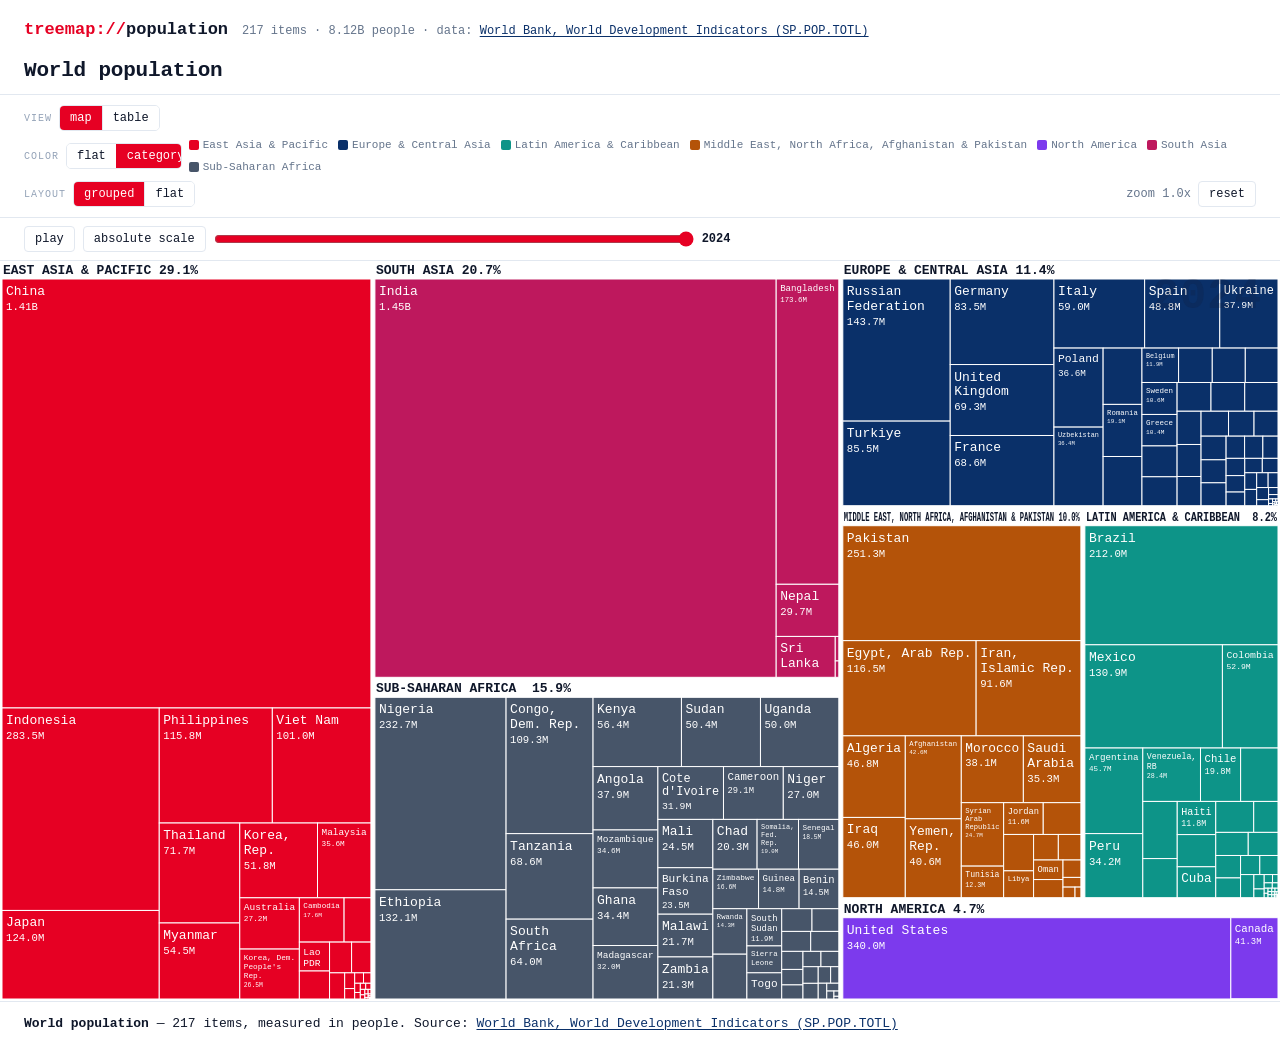
==== viewer.html @ 8ada3a1b "full dataset title on its own line in header" ====
<!DOCTYPE html>
<html lang="en">
<head>
<meta charset="utf-8">
<meta name="viewport" content="width=device-width, initial-scale=1.0">
<title>treemap://atlas</title>
<link rel="stylesheet" href="style.css">
</head>
<body>
<header class="site">
  <h1><a href="index.html"><span class="proto">treemap://</span><span id="dsid">...</span></a></h1>
  <span class="tag" id="dsmeta"></span>
  <h2 id="dstitle"></h2>
</header>
<div class="controls">
  <span class="cgroup"><span class="clabel">view</span><span class="seg"><button id="bMap" class="on">map</button><button id="bTable">table</button></span></span>
  <span class="cgroup"><span class="clabel">color</span><span class="seg"><button id="bFlat">flat</button><button id="bCat" class="on">category</button></span><span id="legend"></span></span>
  <span class="cgroup"><span class="clabel">layout</span><span class="seg"><button id="bGroup" class="on">grouped</button><button id="bUngroup">flat</button></span></span>
  <span class="cgroup nav"><span class="meta" id="zoomlabel">zoom 1.0x</span><button id="bReset">reset</button></span>
</div>
<div class="controls" id="timebar" style="display:none">
  <button id="bPlay">play</button>
  <button id="bAbs" title="treemap area scales with the year's total">absolute scale</button>
  <input type="range" id="yslider" min="0" max="0" value="0">
  <span class="meta" id="ylabel"></span>
</div>
<div id="stage">
  <div id="yearoverlay"></div>
  <canvas id="cv"></canvas>
  <div id="tooltip"></div>
  <div id="tablewrap" style="display:none"></div>
</div>
<div id="caption"></div>
<script type="module">
import { Treemap } from './treemap-engine.js';

const id = new URLSearchParams(location.search).get('d') || 'population';
const [reg, data] = await Promise.all([
  fetch('datasets/index.json').then(r => r.json()),
  fetch(`datasets/${id}.json`).then(r => r.json())
]);
const entry = reg.datasets.find(d => d.id === id) || {};
document.getElementById('dsid').textContent = id;
document.getElementById('dstitle').textContent = data.title;
document.title = `treemap://${id}`;
const total = data.items.reduce((s, d) => s + d.value, 0);
const cap = document.getElementById('caption');
const yov = document.getElementById('yearoverlay');
function setCaption(y) {
  cap.innerHTML = `<b>${data.title}</b> \u2014 ${data.items.length} items, measured in ${data.unit}. Source: <a class="srclink" href="${data.source_url || '#'}" target="_blank" rel="noopener">${data.source}</a>`;
  yov.textContent = y || data.date || '';
}
setCaption(data.years ? data.years[data.years.length - 1] : data.date);
document.getElementById('dsmeta').innerHTML =
  `${data.items.length} items \u00b7 ${fmtTotal(total)} ${data.unit} \u00b7 data: <a class="srclink" href="${data.source_url || '#'}" target="_blank" rel="noopener">${data.source}</a>`;

function fmtTotal(v) {
  if (v >= 1e12) return (v / 1e12).toFixed(2) + 'T';
  if (v >= 1e9) return (v / 1e9).toFixed(2) + 'B';
  if (v >= 1e6) return (v / 1e6).toFixed(1) + 'M';
  if (v >= 1e3) return (v / 1e3).toFixed(1) + 'K';
  return v.toLocaleString();
}

const cv = document.getElementById('cv');
const tm = new Treemap(cv, data);
const tip = document.getElementById('tooltip');

tm.onHover = (n, x, y) => {
  if (!n) { tip.style.display = 'none'; return; }
  const pct = (100 * n.value / total).toFixed(3);
  const rank = tm.rank.get(n);
  const grp = n.parent ? `<span class="k">group</span> ${n.parent}<br>` : '';
  const note = n.note ? `<span class="k">in</span> ${n.note}<br>` : '';
  tip.innerHTML = `<b>${n.name}</b><br>`
    + `<span class="k">value</span> ${fmtTotal(n.value)} ${data.unit}<br>`
    + `<span class="k">share</span> ${pct}%<br>`
    + `<span class="k">rank</span> ${rank} of ${tm.n}<br>`
    + note + grp
    + `<span class="k">source</span> ${data.source}`;
  tip.style.display = 'block';
  tip.style.left = Math.min(x + 14, cv.clientWidth - 180) + 'px';
  tip.style.top = (y + 14) + 'px';
};
tm.onZoom = s => document.getElementById('zoomlabel').textContent = `zoom ${s.toFixed(1)}x`;

const bFlat = document.getElementById('bFlat');
const bCat = document.getElementById('bCat');
bFlat.onclick = () => { tm.setColorMode('flat'); bFlat.classList.add('on'); bCat.classList.remove('on'); };
bCat.onclick = () => { tm.setColorMode('category'); bCat.classList.add('on'); bFlat.classList.remove('on'); };
const bGroup = document.getElementById('bGroup');
const bUngroup = document.getElementById('bUngroup');
function setGroupUI(g) {
  bGroup.classList.toggle('on', g);
  bUngroup.classList.toggle('on', !g);
  tm.setGrouped(g);
}
bGroup.onclick = () => setGroupUI(true);
bUngroup.onclick = () => setGroupUI(false);
const hasGroups = data.items.some(d => d.parent);
if (!hasGroups) { bGroup.disabled = true; bUngroup.classList.add('on'); bGroup.classList.remove('on'); }
document.getElementById('bReset').onclick = () => tm.reset();

const tw = document.getElementById('tablewrap');
const bTable = document.getElementById('bTable');
let tableOn = false, sortKey = 'value', sortDir = -1;
function renderTable() {
  const rows = [...data.items].map(d => ({
    name: d.name, value: d.value, share: 100 * d.value / total,
    group: d.parent || '', rank: tm.rank.get(d) || 0
  }));
  rows.sort((a, b) => {
    const x = a[sortKey], y = b[sortKey];
    return (typeof x === 'string' ? x.localeCompare(y) : x - y) * sortDir;
  });
  const hasGroup = rows.some(r => r.group);
  const cols = [['rank', '#'], ['name', 'name'], ['value', `value (${data.unit})`], ['share', 'share']];
  if (hasGroup) cols.push(['group', 'group']);
  const arrow = k => sortKey === k ? (sortDir < 0 ? ' \u2193' : ' \u2191') : '';
  tw.innerHTML = `<table class="dt"><thead><tr>` +
    cols.map(([k, l]) => `<th data-k="${k}">${l}${arrow(k)}</th>`).join('') +
    `</tr></thead><tbody>` +
    rows.map(r => `<tr><td>${r.rank}</td><td>${r.name}</td><td>${fmtTotal(r.value)}</td><td>${r.share.toFixed(2)}%</td>` +
      (hasGroup ? `<td>${r.group}</td>` : '') + `</tr>`).join('') +
    `</tbody></table>`;
  tw.querySelectorAll('th').forEach(th => th.onclick = () => {
    const k = th.dataset.k;
    if (sortKey === k) sortDir = -sortDir; else { sortKey = k; sortDir = k === 'name' || k === 'group' ? 1 : -1; }
    renderTable();
  });
}
if (data.years && data.years.length > 1) {
  const bar = document.getElementById('timebar');
  const sl = document.getElementById('yslider');
  const yl = document.getElementById('ylabel');
  const bPlay = document.getElementById('bPlay');
  bar.style.display = 'flex';
  sl.max = data.years.length - 1;
  sl.value = data.years.length - 1;
  yl.textContent = data.years[data.years.length - 1];
  let playing = null;
  const setY = i => {
    yl.textContent = data.years[i];
    yov.textContent = data.years[i];
    tm.setYear(i);
    if (tableOn) renderTable();
  };
  sl.oninput = () => { setY(+sl.value); };
  const bAbs = document.getElementById('bAbs');
  bAbs.onclick = () => {
    const on = !bAbs.classList.contains('on');
    bAbs.classList.toggle('on', on);
    tm.setAbsolute(on);
    if (on && +sl.value === data.years.length - 1) {
      sl.value = 0;
      setY(0);
    }
  };
  bPlay.onclick = () => {
    if (playing) { clearInterval(playing); playing = null; bPlay.textContent = 'play'; bPlay.classList.remove('on'); return; }
    if (+sl.value >= data.years.length - 1) sl.value = 0;
    bPlay.textContent = 'stop'; bPlay.classList.add('on');
    playing = setInterval(() => {
      if (+sl.value >= data.years.length - 1) { clearInterval(playing); playing = null; bPlay.textContent = 'play'; bPlay.classList.remove('on'); return; }
      sl.value = +sl.value + 1;
      setY(+sl.value);
    }, 650);
  };
}

const bMap = document.getElementById('bMap');
bMap.onclick = () => { if (tableOn) bTable.onclick(); };
bTable.onclick = () => {
  tableOn = !tableOn;
  bTable.classList.toggle('on', tableOn);
  bMap.classList.toggle('on', !tableOn);
  cv.style.display = tableOn ? 'none' : 'block';
  tw.style.display = tableOn ? 'block' : 'none';
  tip.style.display = 'none';
  if (tableOn) renderTable();
};
const lg = document.getElementById('legend');
function buildLegend() {
  lg.innerHTML = '';
  if (tm.colorMode === 'flat') return;
  for (const [cat, col] of tm.catColor) {
    const e = document.createElement('span');
    e.className = 'lg';
    e.innerHTML = `<span class="sw" style="background:${col}"></span>${cat}`;
    lg.appendChild(e);
  }
}
buildLegend();
const oldFlat = bFlat.onclick, oldCat = bCat.onclick;
bFlat.onclick = () => { oldFlat(); buildLegend(); };
bCat.onclick = () => { oldCat(); buildLegend(); };
addEventListener('resize', () => tm.resize());
</script>
</body>
</html>
---- style.css ----
* { margin: 0; padding: 0; box-sizing: border-box; }
:root {
  --red: #E60023;
  --navy: #0a3069;
  --ink: #0f172a;
  --slate: #64748b;
  --bg: #ffffff;
  --line: #e2e8f0;
}
body {
  font-family: ui-monospace, 'SF Mono', Menlo, Consolas, monospace;
  background: var(--bg);
  color: var(--ink);
}
a { color: inherit; text-decoration: none; }
header.site {
  padding: 20px 24px 12px;
  border-bottom: 1px solid var(--line);
  display: flex;
  align-items: baseline;
  gap: 14px;
  flex-wrap: wrap;
}
header.site h1 { font-size: 17px; font-weight: 600; }
header.site h1 .proto { color: var(--red); }
header.site .tag { font-size: 12px; color: var(--slate); }
.controls {
  display: flex;
  gap: 8px;
  padding: 10px 24px;
  align-items: center;
  flex-wrap: wrap;
  border-bottom: 1px solid var(--line);
}
.controls button {
  font: inherit;
  font-size: 12px;
  padding: 5px 10px;
  border: 1px solid var(--line);
  background: #fff;
  cursor: pointer;
  border-radius: 4px;
  color: var(--ink);
}
.controls button.on { border-color: var(--red); color: var(--red); }
.controls .meta { font-size: 12px; color: var(--slate); margin-left: auto; }
#stage { position: relative; width: 100%; height: calc(100vh - 110px); }
#stage canvas { display: block; cursor: grab; }
#tooltip {
  position: absolute;
  pointer-events: none;
  background: var(--ink);
  color: #fff;
  font-size: 12px;
  padding: 6px 9px;
  border-radius: 4px;
  display: none;
  white-space: nowrap;
  z-index: 5;
}
#tooltip .v { color: #fca5a5; }
.grid {
  display: grid;
  grid-template-columns: repeat(auto-fill, minmax(280px, 1fr));
  gap: 16px;
  padding: 24px;
}
.card {
  border: 1px solid var(--line);
  border-radius: 6px;
  overflow: hidden;
  transition: border-color .15s;
}
.card:hover { border-color: var(--red); }
.card canvas { display: block; width: 100%; height: 160px; }
.card .info { padding: 10px 12px; }
.card .info .t { font-size: 14px; font-weight: 600; }
.card .info .s { font-size: 11px; color: var(--slate); margin-top: 3px; }
footer { padding: 16px 24px; font-size: 11px; color: var(--slate); border-top: 1px solid var(--line); }

#legend { display: flex; gap: 10px; flex-wrap: wrap; font-size: 11px; color: var(--slate); align-items: center; }
#legend .lg { display: inline-flex; align-items: center; gap: 4px; }
#legend .sw { width: 10px; height: 10px; border-radius: 2px; display: inline-block; }
#tooltip .k { color: #94a3b8; display: inline-block; min-width: 52px; }

.srclink { color: var(--navy); text-decoration: underline; text-underline-offset: 2px; }
.srclink:hover { color: var(--red); }
.card .src { font-size: 10px; color: var(--slate); margin-top: 4px; line-height: 1.4; }
footer#sources { line-height: 1.9; }
footer .srcrow { font-size: 11px; }
footer .add { margin-top: 10px; color: #94a3b8; }

.chips { display: flex; gap: 8px; padding: 14px 24px 0; flex-wrap: wrap; }
.chip { font: inherit; font-size: 12px; padding: 5px 11px; border: 1px solid var(--line); background: #fff; cursor: pointer; border-radius: 999px; color: var(--slate); }
.chip.on { border-color: var(--red); color: var(--red); }
.card .cat { color: var(--red); }

#tablewrap { height: 100%; overflow: auto; padding: 0 24px 24px; }
table.dt { border-collapse: collapse; width: 100%; font-size: 12px; margin-top: 12px; }
table.dt th { text-align: left; padding: 7px 12px; border-bottom: 2px solid var(--ink); cursor: pointer; user-select: none; position: sticky; top: 0; background: #fff; }
table.dt th:hover { color: var(--red); }
table.dt td { padding: 5px 12px; border-bottom: 1px solid var(--line); }
table.dt td:nth-child(1) { color: var(--slate); width: 40px; }
table.dt td:nth-child(3), table.dt td:nth-child(4) { font-variant-numeric: tabular-nums; }
table.dt tr:hover td { background: #fef2f2; }

#timebar { padding-top: 8px; padding-bottom: 8px; }
#yslider { flex: 1; max-width: 480px; accent-color: var(--red); }
#ylabel { min-width: 46px; margin-left: 0; color: var(--ink); font-weight: 600; }

#stage { position: relative; }
#yearoverlay { position: absolute; top: 10px; right: 18px; font-size: 44px; font-weight: 700; color: rgba(15,23,42,0.18); pointer-events: none; z-index: 4; letter-spacing: 1px; }
#caption { padding: 12px 24px 20px; font-size: 13px; color: var(--ink); border-top: 1px solid var(--line); line-height: 1.6; }
#caption b { font-weight: 600; }
#stage { height: calc(100vh - 160px); }

.cgroup { display: inline-flex; align-items: center; gap: 7px; margin-right: 14px; }
.clabel { font-size: 10px; text-transform: uppercase; letter-spacing: 1px; color: #94a3b8; }
.seg { display: inline-flex; border: 1px solid var(--line); border-radius: 5px; overflow: hidden; }
.seg button { border: none; border-radius: 0; padding: 5px 10px; }
.seg button + button { border-left: 1px solid var(--line); }
.seg button.on { background: var(--red); color: #fff; border-color: var(--red); }
.seg button:disabled { opacity: 0.4; cursor: default; }
.cgroup.nav { margin-left: auto; margin-right: 0; }
.cgroup.nav .meta { margin-left: 0; }

header.site h2#dstitle { flex-basis: 100%; font-size: 21px; font-weight: 700; margin-top: 6px; letter-spacing: -0.2px; }
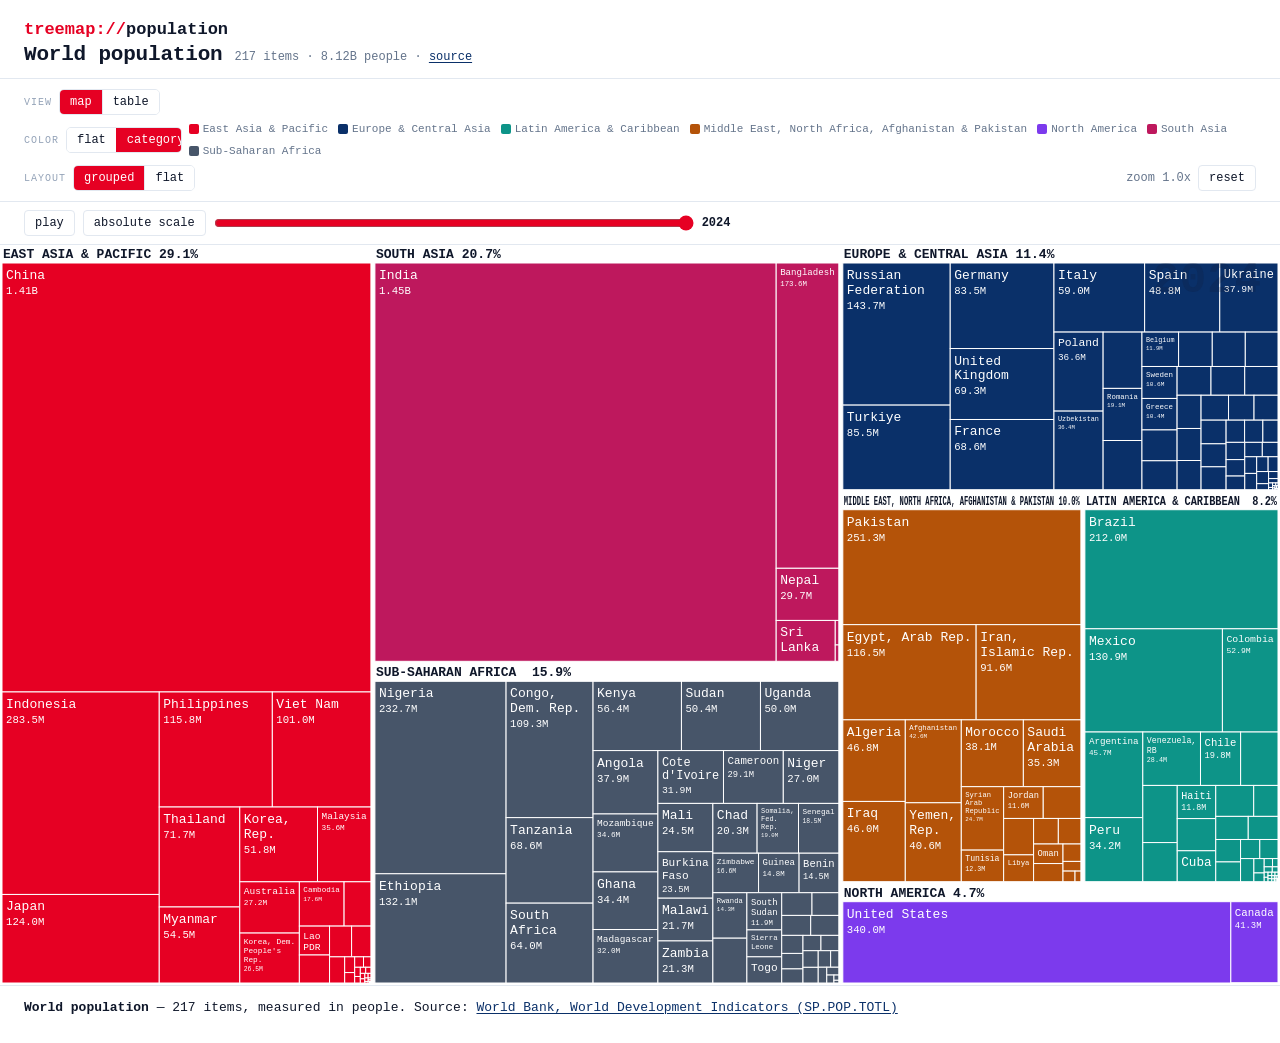
==== commit f08274ad: "header: line 1 = treemap://id only, line 2 = full title + compact meta, no duplication" ====
--- a/viewer.html
+++ b/viewer.html
@@ -8,9 +8,8 @@
 </head>
 <body>
 <header class="site">
-  <h1><a href="index.html"><span class="proto">treemap://</span><span id="dsid">...</span></a></h1>
-  <span class="tag" id="dsmeta"></span>
-  <h2 id="dstitle"></h2>
+  <div class="row1"><h1><a href="index.html"><span class="proto">treemap://</span><span id="dsid">...</span></a></h1></div>
+  <div class="row2"><h2 id="dstitle"></h2><span class="tag" id="dsmeta"></span></div>
 </header>
 <div class="controls">
   <span class="cgroup"><span class="clabel">view</span><span class="seg"><button id="bMap" class="on">map</button><button id="bTable">table</button></span></span>
@@ -52,7 +51,7 @@
 }
 setCaption(data.years ? data.years[data.years.length - 1] : data.date);
 document.getElementById('dsmeta').innerHTML =
-  `${data.items.length} items \u00b7 ${fmtTotal(total)} ${data.unit} \u00b7 data: <a class="srclink" href="${data.source_url || '#'}" target="_blank" rel="noopener">${data.source}</a>`;
+  `${data.items.length} items \u00b7 ${fmtTotal(total)} ${data.unit} \u00b7 <a class="srclink" href="${data.source_url || '#'}" target="_blank" rel="noopener">source</a>`;
 
 function fmtTotal(v) {
   if (v >= 1e12) return (v / 1e12).toFixed(2) + 'T';
--- a/style.css
+++ b/style.css
@@ -125,3 +125,8 @@
 .cgroup.nav .meta { margin-left: 0; }
 
 header.site h2#dstitle { flex-basis: 100%; font-size: 21px; font-weight: 700; margin-top: 6px; letter-spacing: -0.2px; }
+
+header.site { display: block; }
+header.site .row1 { margin-bottom: 4px; }
+header.site .row2 { display: flex; align-items: baseline; gap: 12px; flex-wrap: wrap; }
+header.site h2#dstitle { font-size: 21px; font-weight: 700; margin: 0; letter-spacing: -0.2px; flex-basis: auto; }
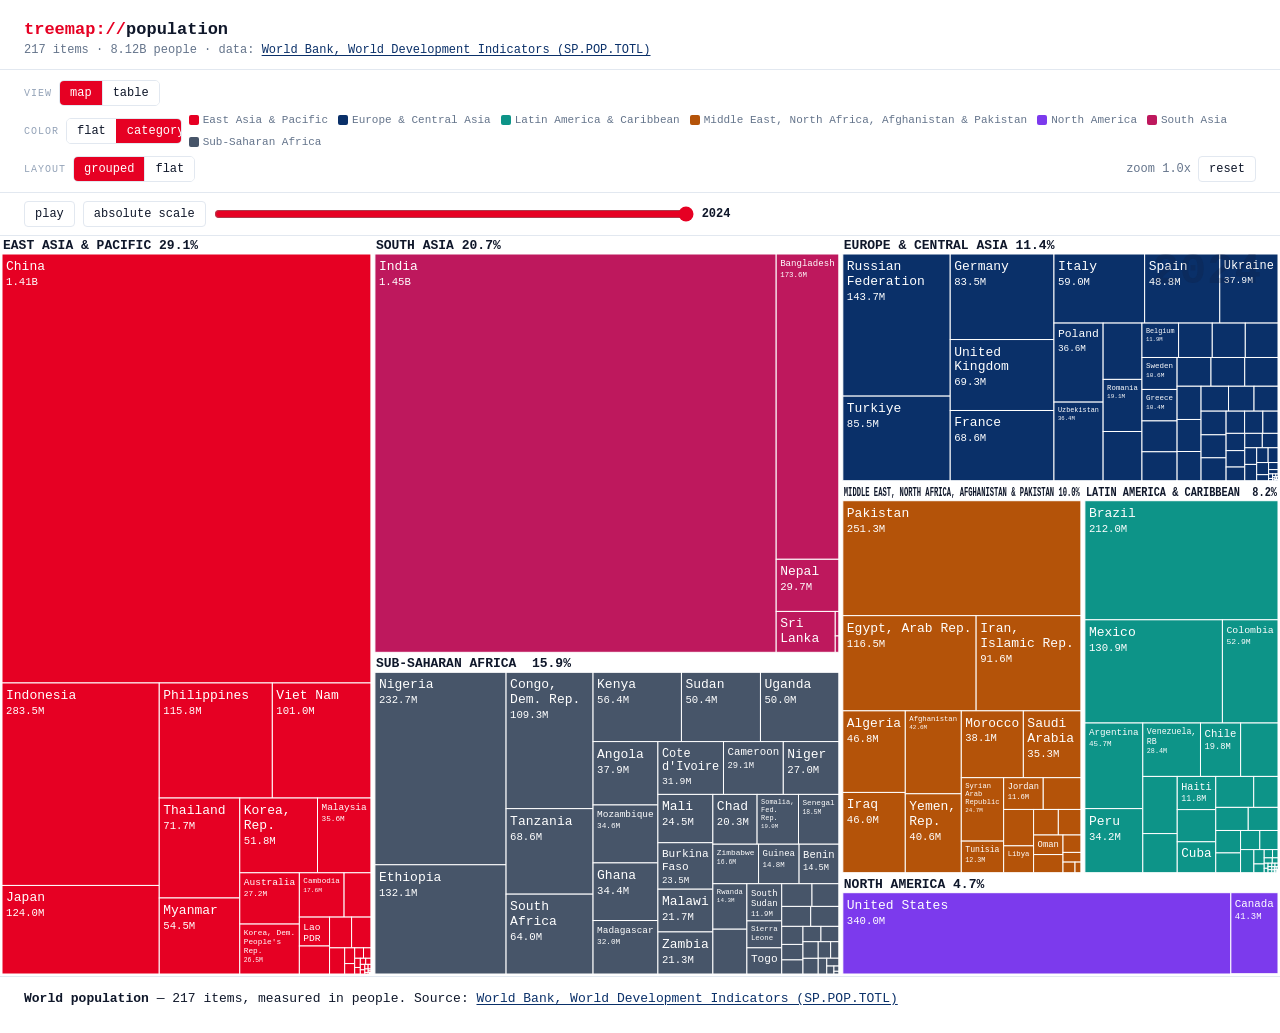
==== commit d2b73276: "header: line 1 treemap://id, line 2 the original meta (items, total, full data source), no h2" ====
--- a/viewer.html
+++ b/viewer.html
@@ -9,7 +9,7 @@
 <body>
 <header class="site">
   <div class="row1"><h1><a href="index.html"><span class="proto">treemap://</span><span id="dsid">...</span></a></h1></div>
-  <div class="row2"><h2 id="dstitle"></h2><span class="tag" id="dsmeta"></span></div>
+  <div class="row2"><span class="tag" id="dsmeta"></span></div>
 </header>
 <div class="controls">
   <span class="cgroup"><span class="clabel">view</span><span class="seg"><button id="bMap" class="on">map</button><button id="bTable">table</button></span></span>
@@ -40,7 +40,7 @@
 ]);
 const entry = reg.datasets.find(d => d.id === id) || {};
 document.getElementById('dsid').textContent = id;
-document.getElementById('dstitle').textContent = data.title;
+
 document.title = `treemap://${id}`;
 const total = data.items.reduce((s, d) => s + d.value, 0);
 const cap = document.getElementById('caption');
@@ -51,7 +51,7 @@
 }
 setCaption(data.years ? data.years[data.years.length - 1] : data.date);
 document.getElementById('dsmeta').innerHTML =
-  `${data.items.length} items \u00b7 ${fmtTotal(total)} ${data.unit} \u00b7 <a class="srclink" href="${data.source_url || '#'}" target="_blank" rel="noopener">source</a>`;
+  `${data.items.length} items \u00b7 ${fmtTotal(total)} ${data.unit} \u00b7 data: <a class="srclink" href="${data.source_url || '#'}" target="_blank" rel="noopener">${data.source}</a>`;
 
 function fmtTotal(v) {
   if (v >= 1e12) return (v / 1e12).toFixed(2) + 'T';
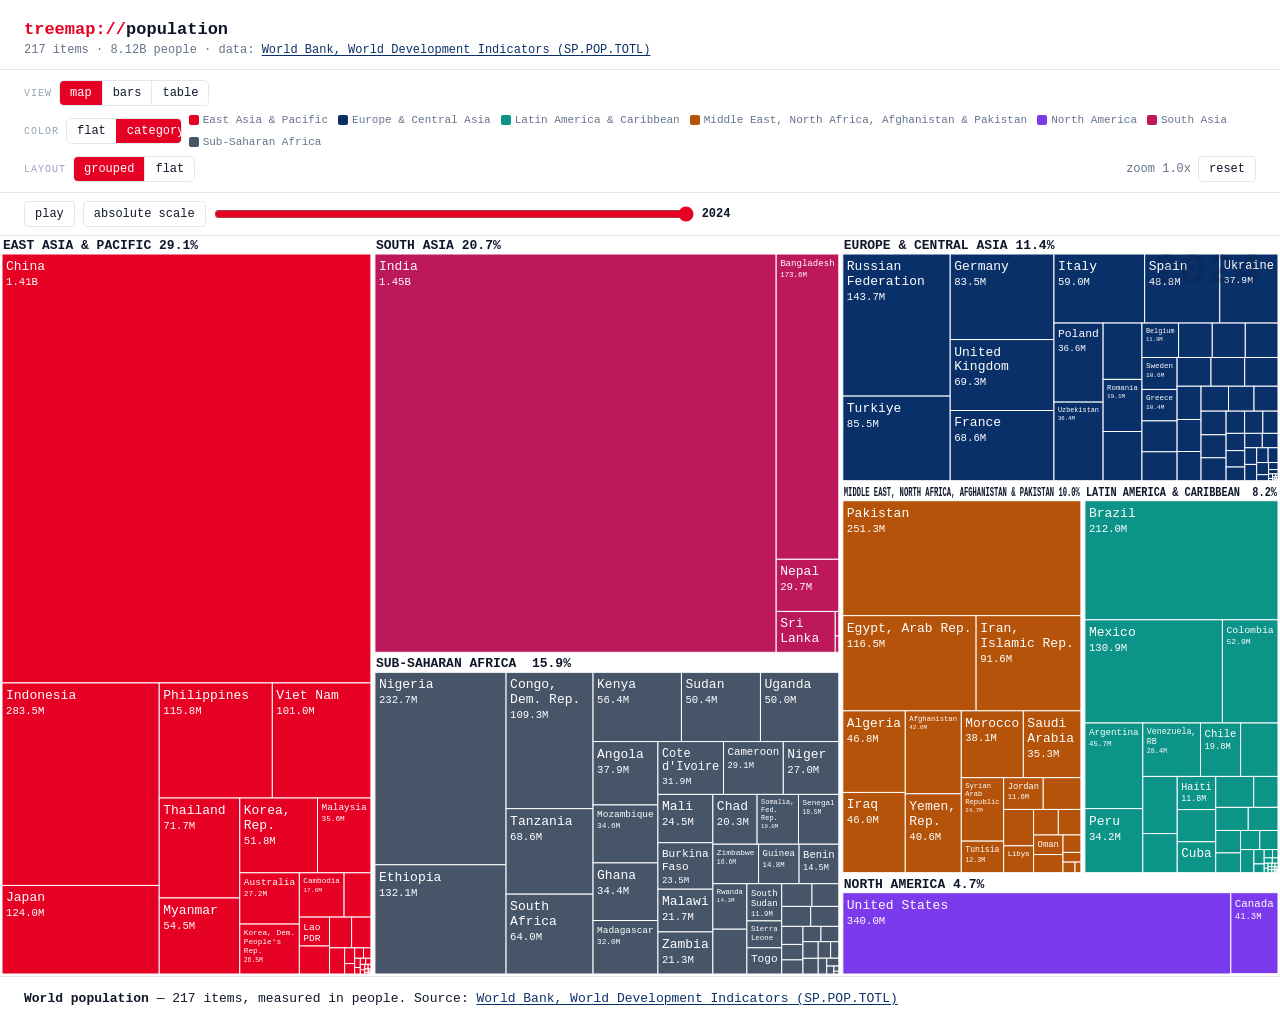
==== commit 18331b73: "bars view: top 60 horizontal bars, category colors, animated widths on year scrub" ====
--- a/viewer.html
+++ b/viewer.html
@@ -12,7 +12,7 @@
   <div class="row2"><span class="tag" id="dsmeta"></span></div>
 </header>
 <div class="controls">
-  <span class="cgroup"><span class="clabel">view</span><span class="seg"><button id="bMap" class="on">map</button><button id="bTable">table</button></span></span>
+  <span class="cgroup"><span class="clabel">view</span><span class="seg"><button id="bMap" class="on">map</button><button id="bBars">bars</button><button id="bTable">table</button></span></span>
   <span class="cgroup"><span class="clabel">color</span><span class="seg"><button id="bFlat">flat</button><button id="bCat" class="on">category</button></span><span id="legend"></span></span>
   <span class="cgroup"><span class="clabel">layout</span><span class="seg"><button id="bGroup" class="on">grouped</button><button id="bUngroup">flat</button></span></span>
   <span class="cgroup nav"><span class="meta" id="zoomlabel">zoom 1.0x</span><button id="bReset">reset</button></span>
@@ -28,6 +28,7 @@
   <canvas id="cv"></canvas>
   <div id="tooltip"></div>
   <div id="tablewrap" style="display:none"></div>
+  <div id="barswrap" style="display:none"></div>
 </div>
 <div id="caption"></div>
 <script type="module">
@@ -142,7 +143,8 @@
     yl.textContent = data.years[i];
     yov.textContent = data.years[i];
     tm.setYear(i);
-    if (tableOn) renderTable();
+    if (view === 'table') renderTable();
+    if (view === 'bars') renderBars();
   };
   sl.oninput = () => { setY(+sl.value); };
   const bAbs = document.getElementById('bAbs');
@@ -168,16 +170,47 @@
 }
 
 const bMap = document.getElementById('bMap');
-bMap.onclick = () => { if (tableOn) bTable.onclick(); };
-bTable.onclick = () => {
-  tableOn = !tableOn;
-  bTable.classList.toggle('on', tableOn);
-  bMap.classList.toggle('on', !tableOn);
-  cv.style.display = tableOn ? 'none' : 'block';
-  tw.style.display = tableOn ? 'block' : 'none';
+const bBars = document.getElementById('bBars');
+const bw = document.getElementById('barswrap');
+let view = 'map';
+function setView(v) {
+  view = v;
+  tableOn = v === 'table';
+  bMap.classList.toggle('on', v === 'map');
+  bBars.classList.toggle('on', v === 'bars');
+  bTable.classList.toggle('on', v === 'table');
+  cv.style.display = v === 'map' ? 'block' : 'none';
+  tw.style.display = v === 'table' ? 'block' : 'none';
+  bw.style.display = v === 'bars' ? 'block' : 'none';
+  yov.style.display = v === 'table' ? 'none' : 'block';
   tip.style.display = 'none';
-  if (tableOn) renderTable();
-};
+  if (v === 'table') renderTable();
+  if (v === 'bars') renderBars();
+}
+bMap.onclick = () => setView('map');
+bBars.onclick = () => setView('bars');
+bTable.onclick = () => setView('table');
+
+let barsBuilt = false;
+function renderBars() {
+  const rows = [...data.items].filter(d => d.value > 0).sort((a, b) => b.value - a.value).slice(0, 60);
+  const max = rows[0] ? rows[0].value : 1;
+  if (!barsBuilt) {
+    bw.innerHTML = '<div class="barlist">' + rows.map(() =>
+      `<div class="barrow"><span class="bname"></span><span class="btrack"><span class="bfill"></span></span><span class="bval"></span></div>`).join('') + '</div>';
+    barsBuilt = true;
+  }
+  const rowEls = bw.querySelectorAll('.barrow');
+  rows.forEach((d, i) => {
+    const el = rowEls[i];
+    if (!el) return;
+    el.querySelector('.bname').textContent = `${i + 1}. ${d.name}`;
+    const f = el.querySelector('.bfill');
+    f.style.width = (100 * d.value / max) + '%';
+    f.style.background = tm.colorMode === 'flat' ? '#0a3069' : (tm.catColor.get(d.color_key || '') || '#64748b');
+    el.querySelector('.bval').textContent = fmtTotal(d.value) + ' (' + (100 * d.value / total).toFixed(1) + '%)';
+  });
+}
 const lg = document.getElementById('legend');
 function buildLegend() {
   lg.innerHTML = '';
--- a/style.css
+++ b/style.css
@@ -130,3 +130,10 @@
 header.site .row1 { margin-bottom: 4px; }
 header.site .row2 { display: flex; align-items: baseline; gap: 12px; flex-wrap: wrap; }
 header.site h2#dstitle { font-size: 21px; font-weight: 700; margin: 0; letter-spacing: -0.2px; flex-basis: auto; }
+
+#barswrap { height: 100%; overflow: auto; padding: 12px 24px 24px; }
+.barrow { display: flex; align-items: center; gap: 10px; padding: 3px 0; font-size: 12px; }
+.bname { width: 230px; min-width: 230px; text-align: right; white-space: nowrap; overflow: hidden; text-overflow: ellipsis; }
+.btrack { flex: 1; background: #f1f5f9; border-radius: 3px; height: 15px; overflow: hidden; }
+.bfill { display: block; height: 100%; width: 0; transition: width 0.5s cubic-bezier(0.65,0,0.35,1); }
+.bval { width: 130px; min-width: 130px; color: var(--slate); font-variant-numeric: tabular-nums; }
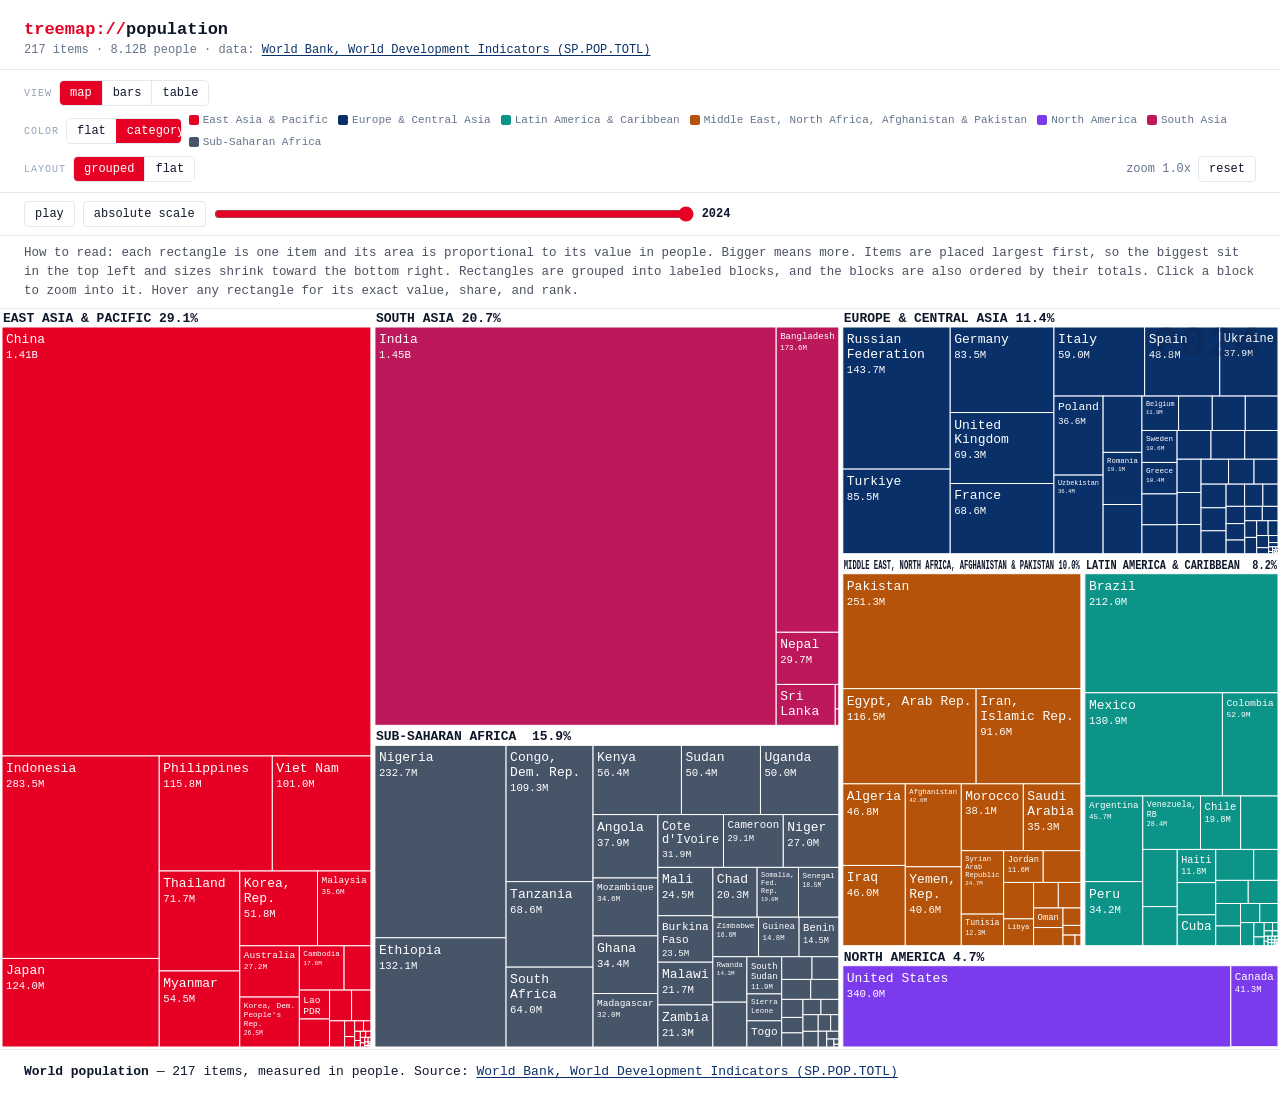
==== commit fabac085: "Add how-to-read note above treemaps" ====
--- a/viewer.html
+++ b/viewer.html
@@ -23,6 +23,7 @@
   <input type="range" id="yslider" min="0" max="0" value="0">
   <span class="meta" id="ylabel"></span>
 </div>
+<div id="howto"></div>
 <div id="stage">
   <div id="yearoverlay"></div>
   <canvas id="cv"></canvas>
@@ -51,6 +52,12 @@
   yov.textContent = y || data.date || '';
 }
 setCaption(data.years ? data.years[data.years.length - 1] : data.date);
+const grouped = data.items.some(d => d.parent);
+document.getElementById('howto').textContent =
+  'How to read: each rectangle is one item and its area is proportional to its value in ' + data.unit +
+  '. Bigger means more. Items are placed largest first, so the biggest sit in the top left and sizes shrink toward the bottom right.' +
+  (grouped ? ' Rectangles are grouped into labeled blocks, and the blocks are also ordered by their totals. Click a block to zoom into it.' : '') +
+  ' Hover any rectangle for its exact value, share, and rank.';
 document.getElementById('dsmeta').innerHTML =
   `${data.items.length} items \u00b7 ${fmtTotal(total)} ${data.unit} \u00b7 data: <a class="srclink" href="${data.source_url || '#'}" target="_blank" rel="noopener">${data.source}</a>`;
 
--- a/style.css
+++ b/style.css
@@ -137,3 +137,4 @@
 .btrack { flex: 1; background: #f1f5f9; border-radius: 3px; height: 15px; overflow: hidden; }
 .bfill { display: block; height: 100%; width: 0; transition: width 0.5s cubic-bezier(0.65,0,0.35,1); }
 .bval { width: 130px; min-width: 130px; color: var(--slate); font-variant-numeric: tabular-nums; }
+#howto { padding: 8px 24px; font-size: 12.5px; color: var(--ink); opacity: 0.75; line-height: 1.5; border-bottom: 1px solid var(--line); }
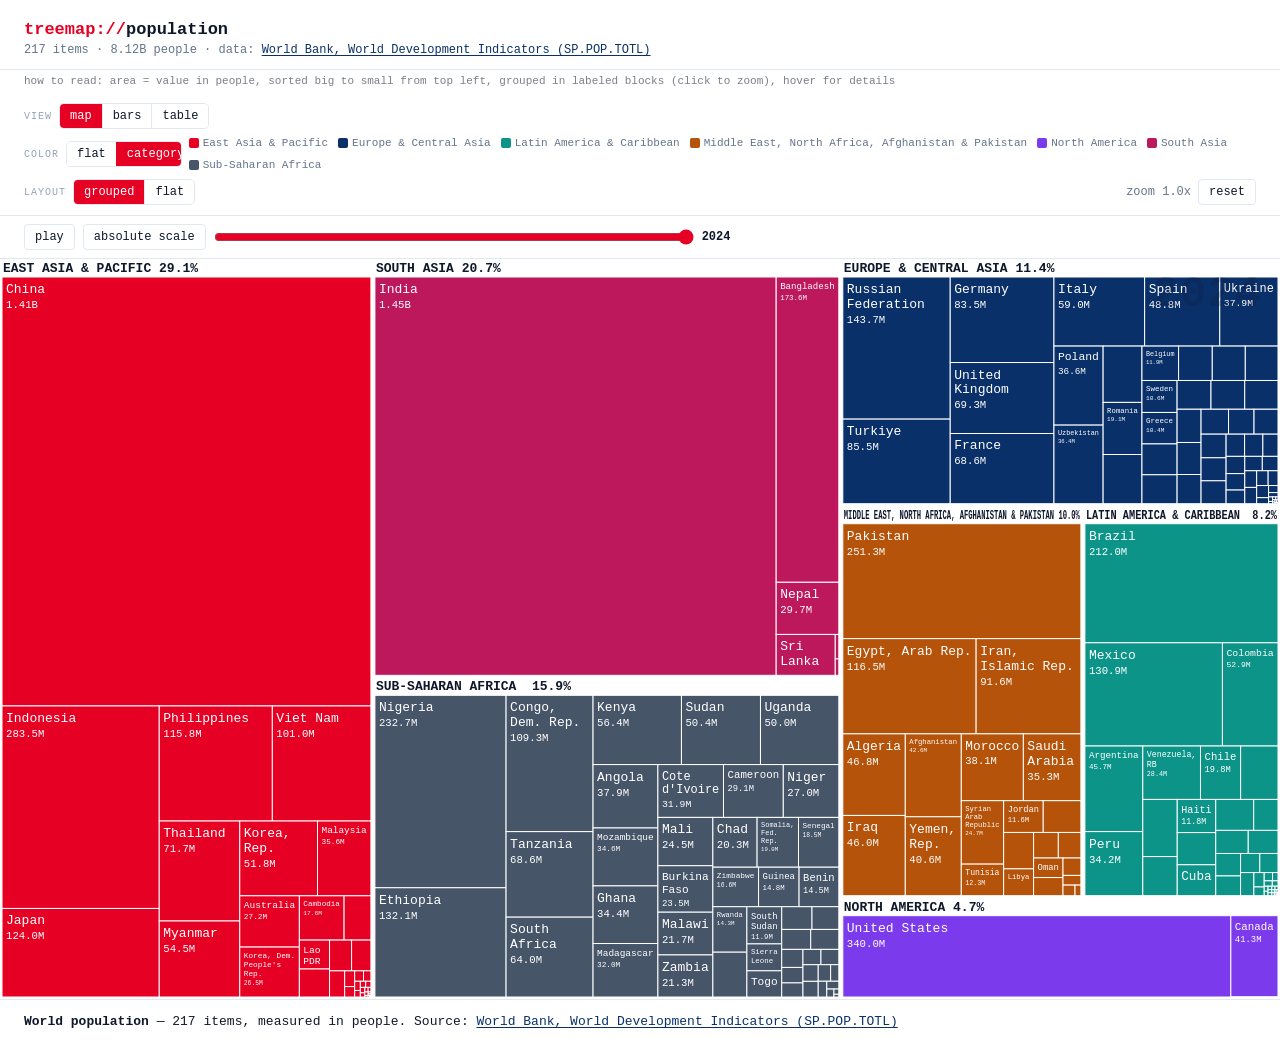
==== commit 9e4a6bad: "Move how-to note to top, make it one minimal line" ====
--- a/viewer.html
+++ b/viewer.html
@@ -11,6 +11,7 @@
   <div class="row1"><h1><a href="index.html"><span class="proto">treemap://</span><span id="dsid">...</span></a></h1></div>
   <div class="row2"><span class="tag" id="dsmeta"></span></div>
 </header>
+<div id="howto"></div>
 <div class="controls">
   <span class="cgroup"><span class="clabel">view</span><span class="seg"><button id="bMap" class="on">map</button><button id="bBars">bars</button><button id="bTable">table</button></span></span>
   <span class="cgroup"><span class="clabel">color</span><span class="seg"><button id="bFlat">flat</button><button id="bCat" class="on">category</button></span><span id="legend"></span></span>
@@ -23,7 +24,6 @@
   <input type="range" id="yslider" min="0" max="0" value="0">
   <span class="meta" id="ylabel"></span>
 </div>
-<div id="howto"></div>
 <div id="stage">
   <div id="yearoverlay"></div>
   <canvas id="cv"></canvas>
@@ -54,10 +54,8 @@
 setCaption(data.years ? data.years[data.years.length - 1] : data.date);
 const grouped = data.items.some(d => d.parent);
 document.getElementById('howto').textContent =
-  'How to read: each rectangle is one item and its area is proportional to its value in ' + data.unit +
-  '. Bigger means more. Items are placed largest first, so the biggest sit in the top left and sizes shrink toward the bottom right.' +
-  (grouped ? ' Rectangles are grouped into labeled blocks, and the blocks are also ordered by their totals. Click a block to zoom into it.' : '') +
-  ' Hover any rectangle for its exact value, share, and rank.';
+  'how to read: area = value in ' + data.unit + ', sorted big to small from top left' +
+  (grouped ? ', grouped in labeled blocks (click to zoom)' : '') + ', hover for details';
 document.getElementById('dsmeta').innerHTML =
   `${data.items.length} items \u00b7 ${fmtTotal(total)} ${data.unit} \u00b7 data: <a class="srclink" href="${data.source_url || '#'}" target="_blank" rel="noopener">${data.source}</a>`;
 
--- a/style.css
+++ b/style.css
@@ -137,4 +137,4 @@
 .btrack { flex: 1; background: #f1f5f9; border-radius: 3px; height: 15px; overflow: hidden; }
 .bfill { display: block; height: 100%; width: 0; transition: width 0.5s cubic-bezier(0.65,0,0.35,1); }
 .bval { width: 130px; min-width: 130px; color: var(--slate); font-variant-numeric: tabular-nums; }
-#howto { padding: 8px 24px; font-size: 12.5px; color: var(--ink); opacity: 0.75; line-height: 1.5; border-bottom: 1px solid var(--line); }
+#howto { padding: 4px 24px; font-size: 11px; color: var(--ink); opacity: 0.55; line-height: 1.4; }
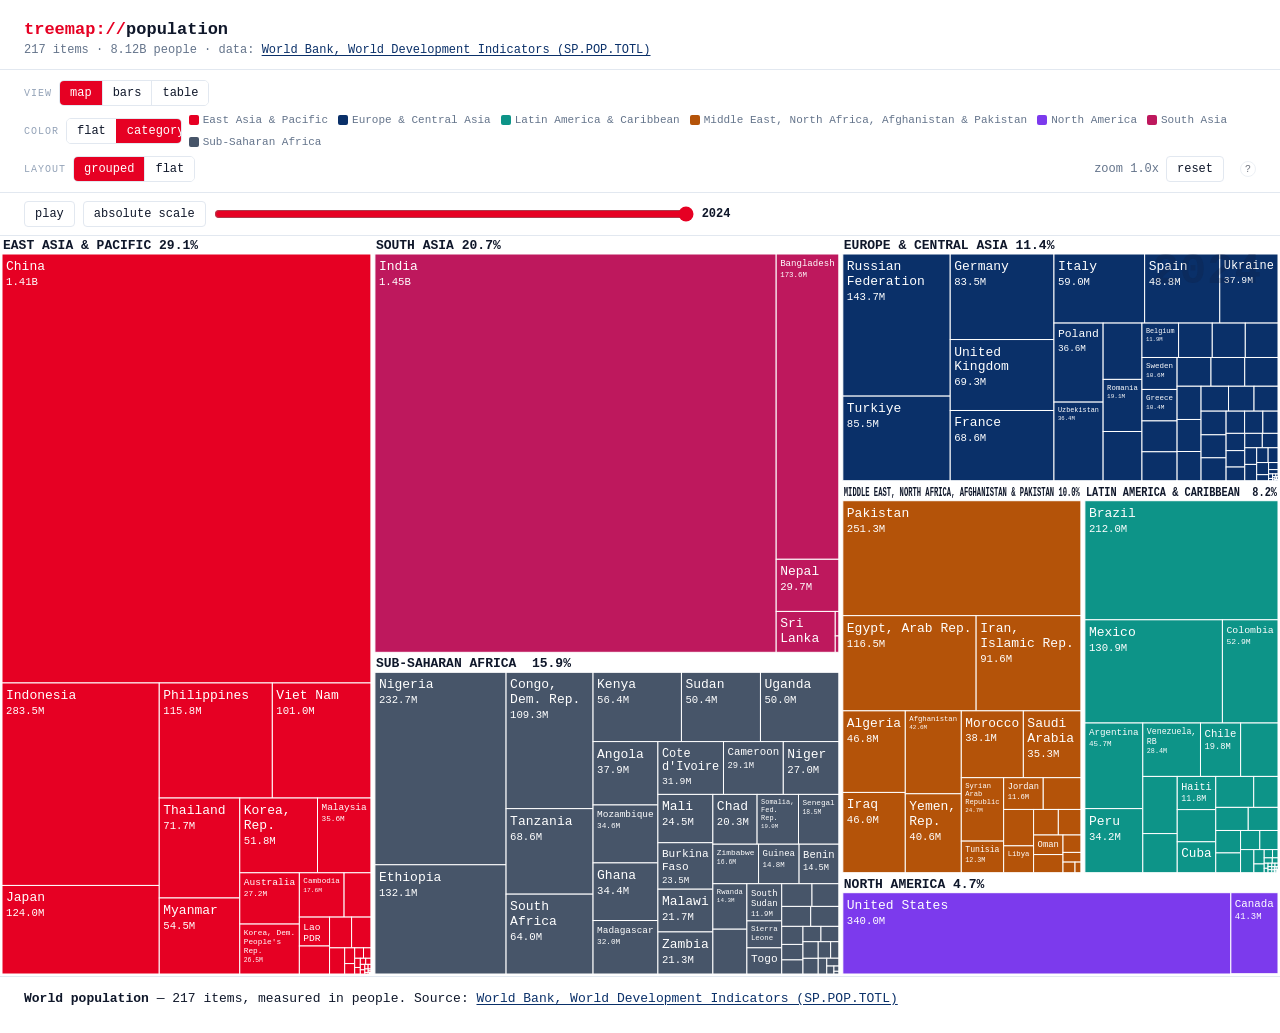
==== commit 162ba3a6: "Collapse how-to note into hover ? icon" ====
--- a/viewer.html
+++ b/viewer.html
@@ -11,12 +11,12 @@
   <div class="row1"><h1><a href="index.html"><span class="proto">treemap://</span><span id="dsid">...</span></a></h1></div>
   <div class="row2"><span class="tag" id="dsmeta"></span></div>
 </header>
-<div id="howto"></div>
 <div class="controls">
   <span class="cgroup"><span class="clabel">view</span><span class="seg"><button id="bMap" class="on">map</button><button id="bBars">bars</button><button id="bTable">table</button></span></span>
   <span class="cgroup"><span class="clabel">color</span><span class="seg"><button id="bFlat">flat</button><button id="bCat" class="on">category</button></span><span id="legend"></span></span>
   <span class="cgroup"><span class="clabel">layout</span><span class="seg"><button id="bGroup" class="on">grouped</button><button id="bUngroup">flat</button></span></span>
   <span class="cgroup nav"><span class="meta" id="zoomlabel">zoom 1.0x</span><button id="bReset">reset</button></span>
+  <span id="howto" title="">?</span>
 </div>
 <div class="controls" id="timebar" style="display:none">
   <button id="bPlay">play</button>
@@ -53,9 +53,9 @@
 }
 setCaption(data.years ? data.years[data.years.length - 1] : data.date);
 const grouped = data.items.some(d => d.parent);
-document.getElementById('howto').textContent =
-  'how to read: area = value in ' + data.unit + ', sorted big to small from top left' +
-  (grouped ? ', grouped in labeled blocks (click to zoom)' : '') + ', hover for details';
+document.getElementById('howto').title =
+  'How to read: area = value in ' + data.unit + ', sorted big to small from top left' +
+  (grouped ? ', grouped in labeled blocks (click a block to zoom)' : '') + '. Hover any rectangle for details.';
 document.getElementById('dsmeta').innerHTML =
   `${data.items.length} items \u00b7 ${fmtTotal(total)} ${data.unit} \u00b7 data: <a class="srclink" href="${data.source_url || '#'}" target="_blank" rel="noopener">${data.source}</a>`;
 
--- a/style.css
+++ b/style.css
@@ -137,4 +137,4 @@
 .btrack { flex: 1; background: #f1f5f9; border-radius: 3px; height: 15px; overflow: hidden; }
 .bfill { display: block; height: 100%; width: 0; transition: width 0.5s cubic-bezier(0.65,0,0.35,1); }
 .bval { width: 130px; min-width: 130px; color: var(--slate); font-variant-numeric: tabular-nums; }
-#howto { padding: 4px 24px; font-size: 11px; color: var(--ink); opacity: 0.55; line-height: 1.4; }
+#howto { display: inline-flex; align-items: center; justify-content: center; width: 16px; height: 16px; border: 1px solid var(--line); border-radius: 50%; font-size: 10px; color: var(--ink); opacity: 0.6; cursor: help; margin-left: 8px; }
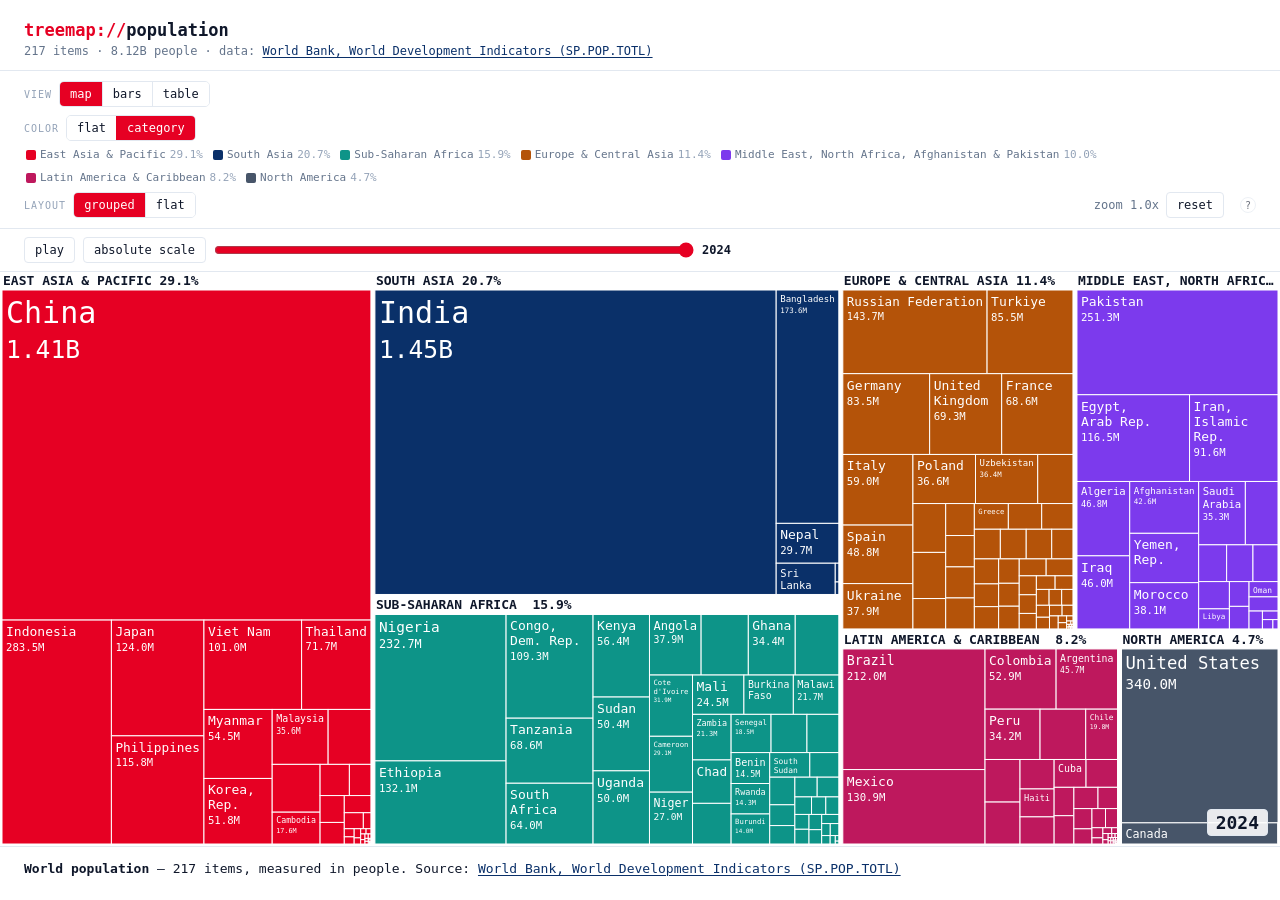
==== commit 618d4cfa: "Readability fixes: no clipping, bigger labels on big cells, distinct palette for 13+ categories, leg" ====
--- a/viewer.html
+++ b/viewer.html
@@ -84,8 +84,9 @@
     + note + grp
     + `<span class="k">source</span> ${data.source}`;
   tip.style.display = 'block';
-  tip.style.left = Math.min(x + 14, cv.clientWidth - 180) + 'px';
-  tip.style.top = (y + 14) + 'px';
+  const tw2 = tip.offsetWidth || 180, th2 = tip.offsetHeight || 90;
+  tip.style.left = Math.max(0, Math.min(x + 14, cv.clientWidth - tw2 - 4)) + 'px';
+  tip.style.top = Math.max(0, Math.min(y + 14, cv.clientHeight - th2 - 4)) + 'px';
 };
 tm.onZoom = s => document.getElementById('zoomlabel').textContent = `zoom ${s.toFixed(1)}x`;
 
@@ -223,7 +224,8 @@
   for (const [cat, col] of tm.catColor) {
     const e = document.createElement('span');
     e.className = 'lg';
-    e.innerHTML = `<span class="sw" style="background:${col}"></span>${cat}`;
+    const pct = (100 * (tm.catTotal.get(cat) || 0) / total).toFixed(1);
+    e.innerHTML = `<span class="sw" style="background:${col}"></span>${cat} <span class="lp">${pct}%</span>`;
     lg.appendChild(e);
   }
 }
@@ -232,6 +234,7 @@
 bFlat.onclick = () => { oldFlat(); buildLegend(); };
 bCat.onclick = () => { oldCat(); buildLegend(); };
 addEventListener('resize', () => tm.resize());
+requestAnimationFrame(() => tm.resize());
 </script>
 </body>
 </html>
--- a/style.css
+++ b/style.css
@@ -109,10 +109,15 @@
 #ylabel { min-width: 46px; margin-left: 0; color: var(--ink); font-weight: 600; }
 
 #stage { position: relative; }
-#yearoverlay { position: absolute; top: 10px; right: 18px; font-size: 44px; font-weight: 700; color: rgba(15,23,42,0.18); pointer-events: none; z-index: 4; letter-spacing: 1px; }
+#yearoverlay { position: absolute; bottom: 10px; right: 12px; font-size: 18px; font-weight: 700; color: var(--ink); background: rgba(255,255,255,0.88); border: 1px solid var(--line); border-radius: 4px; padding: 2px 8px; pointer-events: none; z-index: 4; }
+#yearoverlay:empty { display: none; }
+#legend .lp { color: #94a3b8; }
 #caption { padding: 12px 24px 20px; font-size: 13px; color: var(--ink); border-top: 1px solid var(--line); line-height: 1.6; }
 #caption b { font-weight: 600; }
-#stage { height: calc(100vh - 160px); }
+html, body { height: 100%; }
+body { display: flex; flex-direction: column; }
+#stage { flex: 1; min-height: 0; height: auto; }
+body:has(.grid) { display: block; height: auto; }
 
 .cgroup { display: inline-flex; align-items: center; gap: 7px; margin-right: 14px; }
 .clabel { font-size: 10px; text-transform: uppercase; letter-spacing: 1px; color: #94a3b8; }
@@ -138,3 +143,5 @@
 .bfill { display: block; height: 100%; width: 0; transition: width 0.5s cubic-bezier(0.65,0,0.35,1); }
 .bval { width: 130px; min-width: 130px; color: var(--slate); font-variant-numeric: tabular-nums; }
 #howto { display: inline-flex; align-items: center; justify-content: center; width: 16px; height: 16px; border: 1px solid var(--line); border-radius: 50%; font-size: 10px; color: var(--ink); opacity: 0.6; cursor: help; margin-left: 8px; }
+#legend { flex-basis: 100%; padding-left: 2px; }
+.cgroup:has(#legend) { flex-wrap: wrap; }
